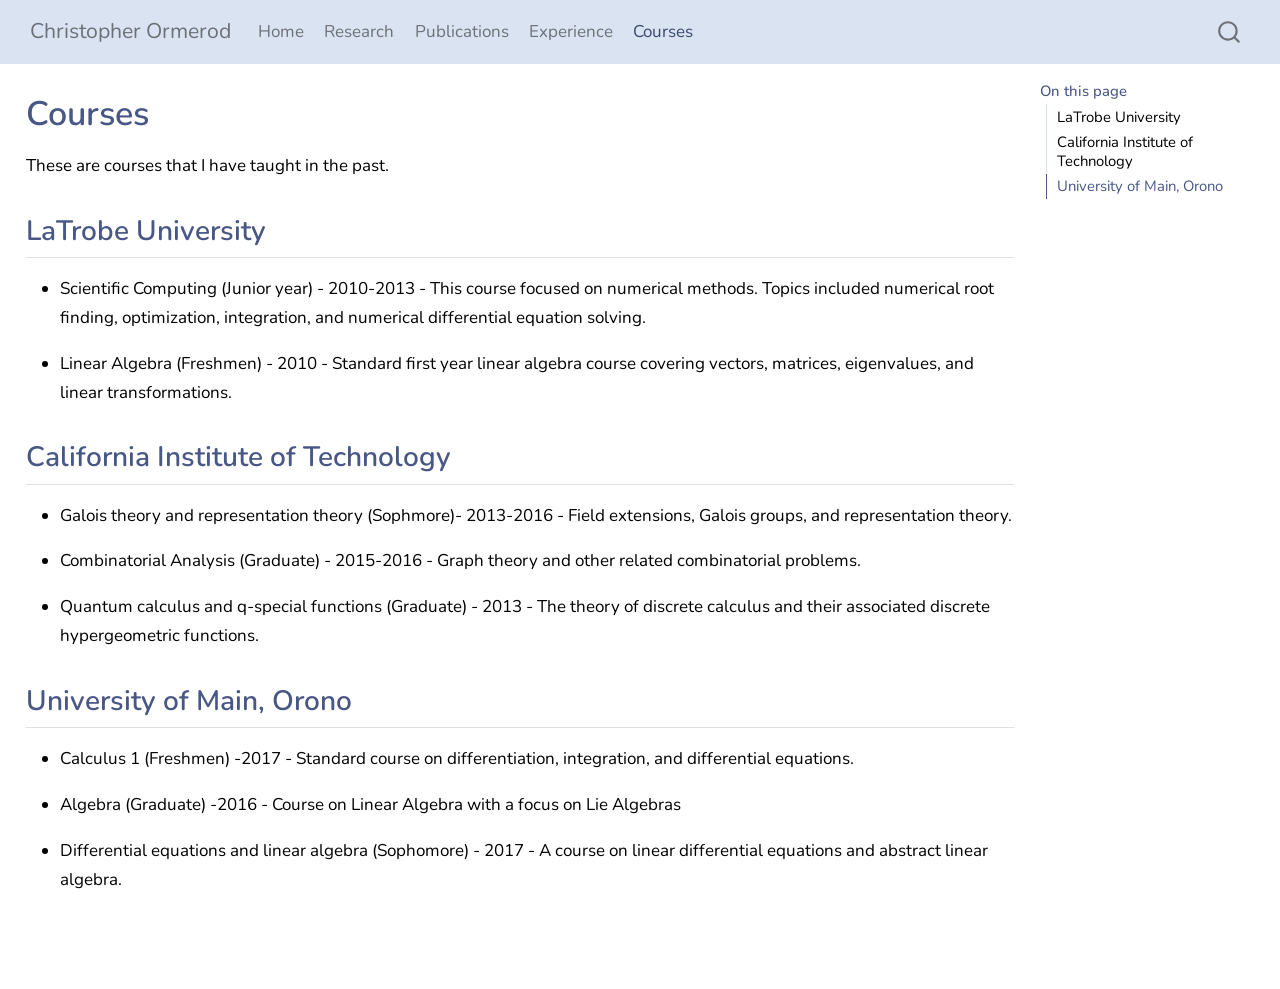
==== docs/courses.html @ 7123f929 "update" ====
<!DOCTYPE html>
<html xmlns="http://www.w3.org/1999/xhtml" lang="en" xml:lang="en"><head>

<meta charset="utf-8">
<meta name="generator" content="quarto-1.9.37">

<meta name="viewport" content="width=device-width, initial-scale=1.0, user-scalable=yes">


<title>Courses – Christopher Ormerod</title>
<style>
/* Default styles provided by pandoc.
** See https://pandoc.org/MANUAL.html#variables-for-html for config info.
*/
code{white-space: pre-wrap;}
span.smallcaps{font-variant: small-caps;}
div.columns{display: flex; gap: min(4vw, 1.5em);}
div.column{flex: auto; overflow-x: auto;}
div.hanging-indent{margin-left: 1.5em; text-indent: -1.5em;}
ul.task-list{list-style: none;}
ul.task-list li input[type="checkbox"] {
  width: 0.8em;
  margin: 0 0.8em 0.2em -1em; /* quarto-specific, see https://github.com/quarto-dev/quarto-cli/issues/4556 */ 
  vertical-align: middle;
}
</style>


<script src="site_libs/quarto-nav/quarto-nav.js"></script>
<script src="site_libs/quarto-nav/headroom.min.js"></script>
<script src="site_libs/clipboard/clipboard.min.js"></script>
<script src="site_libs/quarto-search/autocomplete.umd.js"></script>
<script src="site_libs/quarto-search/fuse.min.js"></script>
<script src="site_libs/quarto-search/quarto-search.js"></script>
<meta name="quarto:offset" content="./">
<script src="site_libs/quarto-html/quarto.js" type="module"></script>
<script src="site_libs/quarto-html/tabsets/tabsets.js" type="module"></script>
<script src="site_libs/quarto-html/popper.min.js"></script>
<script src="site_libs/quarto-html/tippy.umd.min.js"></script>
<script src="site_libs/quarto-html/anchor.min.js"></script>
<link href="site_libs/quarto-html/tippy.css" rel="stylesheet">
<link href="site_libs/quarto-html/quarto-syntax-highlighting-7f8f88aac4f3542376d5c11b86a4c14d.css" rel="stylesheet" id="quarto-text-highlighting-styles">
<script src="site_libs/bootstrap/bootstrap.min.js"></script>
<link href="site_libs/bootstrap/bootstrap-icons.css" rel="stylesheet">
<link href="site_libs/bootstrap/bootstrap-fe2736a6deca6d2abda0888b1d689a38.min.css" rel="stylesheet" append-hash="true" id="quarto-bootstrap" data-mode="light">
<script id="quarto-search-options" type="application/json">{
  "location": "navbar",
  "copy-button": false,
  "collapse-after": 3,
  "panel-placement": "end",
  "type": "overlay",
  "limit": 50,
  "keyboard-shortcut": [
    "f",
    "/",
    "s"
  ],
  "show-item-context": false,
  "language": {
    "search-no-results-text": "No results",
    "search-matching-documents-text": "matching documents",
    "search-copy-link-title": "Copy link to search",
    "search-hide-matches-text": "Hide additional matches",
    "search-more-match-text": "more match in this document",
    "search-more-matches-text": "more matches in this document",
    "search-clear-button-title": "Clear",
    "search-text-placeholder": "",
    "search-detached-cancel-button-title": "Cancel",
    "search-submit-button-title": "Submit",
    "search-label": "Search"
  }
}</script>


<link rel="stylesheet" href="styles.css">
</head>

<body class="nav-fixed quarto-light">

<div id="quarto-search-results"></div>
  <header id="quarto-header" class="headroom fixed-top">
    <nav class="navbar navbar-expand-lg " data-bs-theme="dark">
      <div class="navbar-container container-fluid">
      <div class="navbar-brand-container mx-auto">
    <a class="navbar-brand" href="./index.html">
    <span class="navbar-title">Christopher Ormerod</span>
    </a>
  </div>
            <div id="quarto-search" class="" title="Search"></div>
          <button class="navbar-toggler" type="button" data-bs-toggle="collapse" data-bs-target="#navbarCollapse" aria-controls="navbarCollapse" role="menu" aria-expanded="false" aria-label="Toggle navigation" onclick="if (window.quartoToggleHeadroom) { window.quartoToggleHeadroom(); }">
  <span class="navbar-toggler-icon"></span>
</button>
          <div class="collapse navbar-collapse" id="navbarCollapse">
            <ul class="navbar-nav navbar-nav-scroll me-auto">
  <li class="nav-item">
    <a class="nav-link" href="./index.html"> 
<span class="menu-text">Home</span></a>
  </li>  
  <li class="nav-item">
    <a class="nav-link" href="./research.html"> 
<span class="menu-text">Research</span></a>
  </li>  
  <li class="nav-item">
    <a class="nav-link" href="./publications.html"> 
<span class="menu-text">Publications</span></a>
  </li>  
  <li class="nav-item">
    <a class="nav-link" href="./experience.html"> 
<span class="menu-text">Experience</span></a>
  </li>  
  <li class="nav-item">
    <a class="nav-link active" href="./courses.html" aria-current="page"> 
<span class="menu-text">Courses</span></a>
  </li>  
</ul>
          </div> <!-- /navcollapse -->
            <div class="quarto-navbar-tools">
</div>
      </div> <!-- /container-fluid -->
    </nav>
</header>
<!-- content -->
<div id="quarto-content" class="quarto-container page-columns page-rows-contents page-layout-full page-navbar">
<!-- sidebar -->
<!-- margin-sidebar -->
    <div id="quarto-margin-sidebar" class="sidebar margin-sidebar">
        <nav id="TOC" role="doc-toc" class="toc-active">
    <h2 id="toc-title">On this page</h2>
   
  <ul>
  <li><a href="#latrobe-university" id="toc-latrobe-university" class="nav-link active" data-scroll-target="#latrobe-university">LaTrobe University</a></li>
  <li><a href="#california-institute-of-technology" id="toc-california-institute-of-technology" class="nav-link" data-scroll-target="#california-institute-of-technology">California Institute of Technology</a></li>
  <li><a href="#university-of-main-orono" id="toc-university-of-main-orono" class="nav-link" data-scroll-target="#university-of-main-orono">University of Main, Orono</a></li>
  </ul>
</nav>
    </div>
<!-- main -->
<main class="content column-page-left" id="quarto-document-content">

<header id="title-block-header" class="quarto-title-block default">
<div class="quarto-title">
<h1 class="title">Courses</h1>
</div>



<div class="quarto-title-meta column-page-left">

    
  
    
  </div>
  


</header>


<p>These are courses that I have taught in the past.</p>
<section id="latrobe-university" class="level2">
<h2 class="anchored" data-anchor-id="latrobe-university">LaTrobe University</h2>
<ul>
<li><p>Scientific Computing (Junior year) - 2010-2013 - This course focused on numerical methods. Topics included numerical root finding, optimization, integration, and numerical differential equation solving.</p></li>
<li><p>Linear Algebra (Freshmen) - 2010 - Standard first year linear algebra course covering vectors, matrices, eigenvalues, and linear transformations.</p></li>
</ul>
</section>
<section id="california-institute-of-technology" class="level2">
<h2 class="anchored" data-anchor-id="california-institute-of-technology">California Institute of Technology</h2>
<ul>
<li><p>Galois theory and representation theory (Sophmore)- 2013-2016 - Field extensions, Galois groups, and representation theory.</p></li>
<li><p>Combinatorial Analysis (Graduate) - 2015-2016 - Graph theory and other related combinatorial problems.</p></li>
<li><p>Quantum calculus and q-special functions (Graduate) - 2013 - The theory of discrete calculus and their associated discrete hypergeometric functions.</p></li>
</ul>
</section>
<section id="university-of-main-orono" class="level2">
<h2 class="anchored" data-anchor-id="university-of-main-orono">University of Main, Orono</h2>
<ul>
<li><p>Calculus 1 (Freshmen) -2017 - Standard course on differentiation, integration, and differential equations.</p></li>
<li><p>Algebra (Graduate) -2016 - Course on Linear Algebra with a focus on Lie Algebras</p></li>
<li><p>Differential equations and linear algebra (Sophomore) - 2017 - A course on linear differential equations and abstract linear algebra.</p></li>
</ul>


</section>

</main> <!-- /main -->
<script id="quarto-html-after-body" type="application/javascript">
  window.document.addEventListener("DOMContentLoaded", function (event) {
    const icon = "";
    const anchorJS = new window.AnchorJS();
    anchorJS.options = {
      placement: 'right',
      icon: icon
    };
    anchorJS.add('.anchored');
    const isCodeAnnotation = (el) => {
      for (const clz of el.classList) {
        if (clz.startsWith('code-annotation-')) {                     
          return true;
        }
      }
      return false;
    }
    const onCopySuccess = function(e) {
      // button target
      const button = e.trigger;
      // don't keep focus
      button.blur();
      // flash "checked"
      button.classList.add('code-copy-button-checked');
      var currentTitle = button.getAttribute("title");
      button.setAttribute("title", "Copied!");
      let tooltip;
      if (window.bootstrap) {
        button.setAttribute("data-bs-toggle", "tooltip");
        button.setAttribute("data-bs-placement", "left");
        button.setAttribute("data-bs-title", "Copied!");
        tooltip = new bootstrap.Tooltip(button, 
          { trigger: "manual", 
            customClass: "code-copy-button-tooltip",
            offset: [0, -8]});
        tooltip.show();    
      }
      setTimeout(function() {
        if (tooltip) {
          tooltip.hide();
          button.removeAttribute("data-bs-title");
          button.removeAttribute("data-bs-toggle");
          button.removeAttribute("data-bs-placement");
        }
        button.setAttribute("title", currentTitle);
        button.classList.remove('code-copy-button-checked');
      }, 1000);
      // clear code selection
      e.clearSelection();
    }
    const getTextToCopy = function(trigger) {
      const outerScaffold = trigger.parentElement.cloneNode(true);
      const codeEl = outerScaffold.querySelector('code');
      for (const childEl of codeEl.children) {
        if (isCodeAnnotation(childEl)) {
          childEl.remove();
        }
      }
      return codeEl.innerText;
    }
    const clipboard = new window.ClipboardJS('.code-copy-button:not([data-in-quarto-modal])', {
      text: getTextToCopy
    });
    clipboard.on('success', onCopySuccess);
    if (window.document.getElementById('quarto-embedded-source-code-modal')) {
      const clipboardModal = new window.ClipboardJS('.code-copy-button[data-in-quarto-modal]', {
        text: getTextToCopy,
        container: window.document.getElementById('quarto-embedded-source-code-modal')
      });
      clipboardModal.on('success', onCopySuccess);
    }
      var localhostRegex = new RegExp(/^(?:http|https):\/\/localhost\:?[0-9]*\//);
      var mailtoRegex = new RegExp(/^mailto:/);
        var filterRegex = new RegExp('/' + window.location.host + '/');
      var isInternal = (href) => {
          return filterRegex.test(href) || localhostRegex.test(href) || mailtoRegex.test(href);
      }
      // Inspect non-navigation links and adorn them if external
     var links = window.document.querySelectorAll('a[href]:not(.nav-link):not(.navbar-brand):not(.toc-action):not(.sidebar-link):not(.sidebar-item-toggle):not(.pagination-link):not(.no-external):not([aria-hidden]):not(.dropdown-item):not(.quarto-navigation-tool):not(.about-link)');
      for (var i=0; i<links.length; i++) {
        const link = links[i];
        if (!isInternal(link.href)) {
          // undo the damage that might have been done by quarto-nav.js in the case of
          // links that we want to consider external
          if (link.dataset.originalHref !== undefined) {
            link.href = link.dataset.originalHref;
          }
        }
      }
    function tippyHover(el, contentFn, onTriggerFn, onUntriggerFn) {
      const config = {
        allowHTML: true,
        maxWidth: 500,
        delay: 100,
        arrow: false,
        appendTo: function(el) {
            return el.parentElement;
        },
        interactive: true,
        interactiveBorder: 10,
        theme: 'quarto',
        placement: 'bottom-start',
      };
      if (contentFn) {
        config.content = contentFn;
      }
      if (onTriggerFn) {
        config.onTrigger = onTriggerFn;
      }
      if (onUntriggerFn) {
        config.onUntrigger = onUntriggerFn;
      }
      window.tippy(el, config); 
    }
    const noterefs = window.document.querySelectorAll('a[role="doc-noteref"]');
    for (var i=0; i<noterefs.length; i++) {
      const ref = noterefs[i];
      tippyHover(ref, function() {
        // use id or data attribute instead here
        let href = ref.getAttribute('data-footnote-href') || ref.getAttribute('href');
        try { href = new URL(href).hash; } catch {}
        const id = href.replace(/^#\/?/, "");
        const note = window.document.getElementById(id);
        if (note) {
          return note.innerHTML;
        } else {
          return "";
        }
      });
    }
    const xrefs = window.document.querySelectorAll('a.quarto-xref');
    const processXRef = (id, note) => {
      // Strip column container classes
      const stripColumnClz = (el) => {
        el.classList.remove("page-full", "page-columns");
        if (el.children) {
          for (const child of el.children) {
            stripColumnClz(child);
          }
        }
      }
      stripColumnClz(note)
      if (id === null || id.startsWith('sec-')) {
        // Special case sections, only their first couple elements
        const container = document.createElement("div");
        if (note.children && note.children.length > 2) {
          container.appendChild(note.children[0].cloneNode(true));
          for (let i = 1; i < note.children.length; i++) {
            const child = note.children[i];
            if (child.tagName === "P" && child.innerText === "") {
              continue;
            } else {
              container.appendChild(child.cloneNode(true));
              break;
            }
          }
          if (window.Quarto?.typesetMath) {
            window.Quarto.typesetMath(container);
          }
          return container.innerHTML
        } else {
          if (window.Quarto?.typesetMath) {
            window.Quarto.typesetMath(note);
          }
          return note.innerHTML;
        }
      } else {
        // Remove any anchor links if they are present
        const anchorLink = note.querySelector('a.anchorjs-link');
        if (anchorLink) {
          anchorLink.remove();
        }
        if (window.Quarto?.typesetMath) {
          window.Quarto.typesetMath(note);
        }
        if (note.classList.contains("callout")) {
          return note.outerHTML;
        } else {
          return note.innerHTML;
        }
      }
    }
    for (var i=0; i<xrefs.length; i++) {
      const xref = xrefs[i];
      tippyHover(xref, undefined, function(instance) {
        instance.disable();
        let url = xref.getAttribute('href');
        let hash = undefined; 
        if (url.startsWith('#')) {
          hash = url;
        } else {
          try { hash = new URL(url).hash; } catch {}
        }
        if (hash) {
          const id = hash.replace(/^#\/?/, "");
          const note = window.document.getElementById(id);
          if (note !== null) {
            try {
              const html = processXRef(id, note.cloneNode(true));
              instance.setContent(html);
            } finally {
              instance.enable();
              instance.show();
            }
          } else {
            // See if we can fetch this
            fetch(url.split('#')[0])
            .then(res => res.text())
            .then(html => {
              const parser = new DOMParser();
              const htmlDoc = parser.parseFromString(html, "text/html");
              const note = htmlDoc.getElementById(id);
              if (note !== null) {
                const html = processXRef(id, note);
                instance.setContent(html);
              } 
            }).finally(() => {
              instance.enable();
              instance.show();
            });
          }
        } else {
          // See if we can fetch a full url (with no hash to target)
          // This is a special case and we should probably do some content thinning / targeting
          fetch(url)
          .then(res => res.text())
          .then(html => {
            const parser = new DOMParser();
            const htmlDoc = parser.parseFromString(html, "text/html");
            const note = htmlDoc.querySelector('main.content');
            if (note !== null) {
              // This should only happen for chapter cross references
              // (since there is no id in the URL)
              // remove the first header
              if (note.children.length > 0 && note.children[0].tagName === "HEADER") {
                note.children[0].remove();
              }
              const html = processXRef(null, note);
              instance.setContent(html);
            } 
          }).finally(() => {
            instance.enable();
            instance.show();
          });
        }
      }, function(instance) {
      });
    }
        let selectedAnnoteEl;
        const selectorForAnnotation = ( cell, annotation) => {
          let cellAttr = 'data-code-cell="' + cell + '"';
          let lineAttr = 'data-code-annotation="' +  annotation + '"';
          const selector = 'span[' + cellAttr + '][' + lineAttr + ']';
          return selector;
        }
        const selectCodeLines = (annoteEl) => {
          const doc = window.document;
          const targetCell = annoteEl.getAttribute("data-target-cell");
          const targetAnnotation = annoteEl.getAttribute("data-target-annotation");
          const annoteSpan = window.document.querySelector(selectorForAnnotation(targetCell, targetAnnotation));
          const lines = annoteSpan.getAttribute("data-code-lines").split(",");
          const lineIds = lines.map((line) => {
            return targetCell + "-" + line;
          })
          let top = null;
          let height = null;
          let parent = null;
          if (lineIds.length > 0) {
              //compute the position of the single el (top and bottom and make a div)
              const el = window.document.getElementById(lineIds[0]);
              top = el.offsetTop;
              height = el.offsetHeight;
              parent = el.parentElement.parentElement;
            if (lineIds.length > 1) {
              const lastEl = window.document.getElementById(lineIds[lineIds.length - 1]);
              const bottom = lastEl.offsetTop + lastEl.offsetHeight;
              height = bottom - top;
            }
            if (top !== null && height !== null && parent !== null) {
              // cook up a div (if necessary) and position it 
              let div = window.document.getElementById("code-annotation-line-highlight");
              if (div === null) {
                div = window.document.createElement("div");
                div.setAttribute("id", "code-annotation-line-highlight");
                div.style.position = 'absolute';
                parent.appendChild(div);
              }
              div.style.top = top - 2 + "px";
              div.style.height = height + 4 + "px";
              div.style.left = 0;
              let gutterDiv = window.document.getElementById("code-annotation-line-highlight-gutter");
              if (gutterDiv === null) {
                gutterDiv = window.document.createElement("div");
                gutterDiv.setAttribute("id", "code-annotation-line-highlight-gutter");
                gutterDiv.style.position = 'absolute';
                const codeCell = window.document.getElementById(targetCell);
                const gutter = codeCell.querySelector('.code-annotation-gutter');
                gutter.appendChild(gutterDiv);
              }
              gutterDiv.style.top = top - 2 + "px";
              gutterDiv.style.height = height + 4 + "px";
            }
            selectedAnnoteEl = annoteEl;
          }
        };
        const unselectCodeLines = () => {
          const elementsIds = ["code-annotation-line-highlight", "code-annotation-line-highlight-gutter"];
          elementsIds.forEach((elId) => {
            const div = window.document.getElementById(elId);
            if (div) {
              div.remove();
            }
          });
          selectedAnnoteEl = undefined;
        };
          // Handle positioning of the toggle
      window.addEventListener(
        "resize",
        throttle(() => {
          elRect = undefined;
          if (selectedAnnoteEl) {
            selectCodeLines(selectedAnnoteEl);
          }
        }, 10)
      );
      function throttle(fn, ms) {
      let throttle = false;
      let timer;
        return (...args) => {
          if(!throttle) { // first call gets through
              fn.apply(this, args);
              throttle = true;
          } else { // all the others get throttled
              if(timer) clearTimeout(timer); // cancel #2
              timer = setTimeout(() => {
                fn.apply(this, args);
                timer = throttle = false;
              }, ms);
          }
        };
      }
        // Attach click handler to the DT
        const annoteDls = window.document.querySelectorAll('dt[data-target-cell]');
        for (const annoteDlNode of annoteDls) {
          annoteDlNode.addEventListener('click', (event) => {
            const clickedEl = event.target;
            if (clickedEl !== selectedAnnoteEl) {
              unselectCodeLines();
              const activeEl = window.document.querySelector('dt[data-target-cell].code-annotation-active');
              if (activeEl) {
                activeEl.classList.remove('code-annotation-active');
              }
              selectCodeLines(clickedEl);
              clickedEl.classList.add('code-annotation-active');
            } else {
              // Unselect the line
              unselectCodeLines();
              clickedEl.classList.remove('code-annotation-active');
            }
          });
        }
    const findCites = (el) => {
      const parentEl = el.parentElement;
      if (parentEl) {
        const cites = parentEl.dataset.cites;
        if (cites) {
          return {
            el,
            cites: cites.split(' ')
          };
        } else {
          return findCites(el.parentElement)
        }
      } else {
        return undefined;
      }
    };
    var bibliorefs = window.document.querySelectorAll('a[role="doc-biblioref"]');
    for (var i=0; i<bibliorefs.length; i++) {
      const ref = bibliorefs[i];
      const citeInfo = findCites(ref);
      if (citeInfo) {
        tippyHover(citeInfo.el, function() {
          var popup = window.document.createElement('div');
          citeInfo.cites.forEach(function(cite) {
            var citeDiv = window.document.createElement('div');
            citeDiv.classList.add('hanging-indent');
            citeDiv.classList.add('csl-entry');
            var biblioDiv = window.document.getElementById('ref-' + cite);
            if (biblioDiv) {
              citeDiv.innerHTML = biblioDiv.innerHTML;
            }
            popup.appendChild(citeDiv);
          });
          return popup.innerHTML;
        });
      }
    }
  });
  </script>
</div> <!-- /content -->




</body></html>
---- docs/site_libs/quarto-html/quarto-syntax-highlighting-7f8f88aac4f3542376d5c11b86a4c14d.css ----
/* quarto syntax highlight colors */
:root {
  --quarto-hl-ot-color: #003B4F;
  --quarto-hl-at-color: #657422;
  --quarto-hl-ss-color: #20794D;
  --quarto-hl-an-color: #5E5E5E;
  --quarto-hl-fu-color: #4758AB;
  --quarto-hl-st-color: #20794D;
  --quarto-hl-cf-color: #003B4F;
  --quarto-hl-op-color: #5E5E5E;
  --quarto-hl-er-color: #AD0000;
  --quarto-hl-bn-color: #AD0000;
  --quarto-hl-al-color: #AD0000;
  --quarto-hl-va-color: #111111;
  --quarto-hl-bu-color: inherit;
  --quarto-hl-ex-color: inherit;
  --quarto-hl-pp-color: #AD0000;
  --quarto-hl-in-color: #5E5E5E;
  --quarto-hl-vs-color: #20794D;
  --quarto-hl-wa-color: #5E5E5E;
  --quarto-hl-do-color: #5E5E5E;
  --quarto-hl-im-color: #00769E;
  --quarto-hl-ch-color: #20794D;
  --quarto-hl-dt-color: #AD0000;
  --quarto-hl-fl-color: #AD0000;
  --quarto-hl-co-color: #5E5E5E;
  --quarto-hl-cv-color: #5E5E5E;
  --quarto-hl-cn-color: #8f5902;
  --quarto-hl-sc-color: #5E5E5E;
  --quarto-hl-dv-color: #AD0000;
  --quarto-hl-kw-color: #003B4F;
}

/* other quarto variables */
:root {
  --quarto-font-monospace: SFMono-Regular, Menlo, Monaco, Consolas, "Liberation Mono", "Courier New", monospace;
}

/* syntax highlight based on Pandoc's rules */
pre > code.sourceCode > span {
  color: #003B4F;
}

code.sourceCode > span {
  color: #003B4F;
}

div.sourceCode,
div.sourceCode pre.sourceCode {
  color: #003B4F;
}

/* Normal */
code span {
  color: #003B4F;
}

/* Alert */
code span.al {
  color: #AD0000;
  font-style: inherit;
}

/* Annotation */
code span.an {
  color: #5E5E5E;
  font-style: inherit;
}

/* Attribute */
code span.at {
  color: #657422;
  font-style: inherit;
}

/* BaseN */
code span.bn {
  color: #AD0000;
  font-style: inherit;
}

/* BuiltIn */
code span.bu {
  font-style: inherit;
}

/* ControlFlow */
code span.cf {
  color: #003B4F;
  font-weight: bold;
  font-style: inherit;
}

/* Char */
code span.ch {
  color: #20794D;
  font-style: inherit;
}

/* Constant */
code span.cn {
  color: #8f5902;
  font-style: inherit;
}

/* Comment */
code span.co {
  color: #5E5E5E;
  font-style: inherit;
}

/* CommentVar */
code span.cv {
  color: #5E5E5E;
  font-style: italic;
}

/* Documentation */
code span.do {
  color: #5E5E5E;
  font-style: italic;
}

/* DataType */
code span.dt {
  color: #AD0000;
  font-style: inherit;
}

/* DecVal */
code span.dv {
  color: #AD0000;
  font-style: inherit;
}

/* Error */
code span.er {
  color: #AD0000;
  font-style: inherit;
}

/* Extension */
code span.ex {
  font-style: inherit;
}

/* Float */
code span.fl {
  color: #AD0000;
  font-style: inherit;
}

/* Function */
code span.fu {
  color: #4758AB;
  font-style: inherit;
}

/* Import */
code span.im {
  color: #00769E;
  font-style: inherit;
}

/* Information */
code span.in {
  color: #5E5E5E;
  font-style: inherit;
}

/* Keyword */
code span.kw {
  color: #003B4F;
  font-weight: bold;
  font-style: inherit;
}

/* Operator */
code span.op {
  color: #5E5E5E;
  font-style: inherit;
}

/* Other */
code span.ot {
  color: #003B4F;
  font-style: inherit;
}

/* Preprocessor */
code span.pp {
  color: #AD0000;
  font-style: inherit;
}

/* SpecialChar */
code span.sc {
  color: #5E5E5E;
  font-style: inherit;
}

/* SpecialString */
code span.ss {
  color: #20794D;
  font-style: inherit;
}

/* String */
code span.st {
  color: #20794D;
  font-style: inherit;
}

/* Variable */
code span.va {
  color: #111111;
  font-style: inherit;
}

/* VerbatimString */
code span.vs {
  color: #20794D;
  font-style: inherit;
}

/* Warning */
code span.wa {
  color: #5E5E5E;
  font-style: italic;
}

.prevent-inlining {
  content: "</";
}

/*# sourceMappingURL=789ad8cd35626ba772517505b42a116e.css.map */
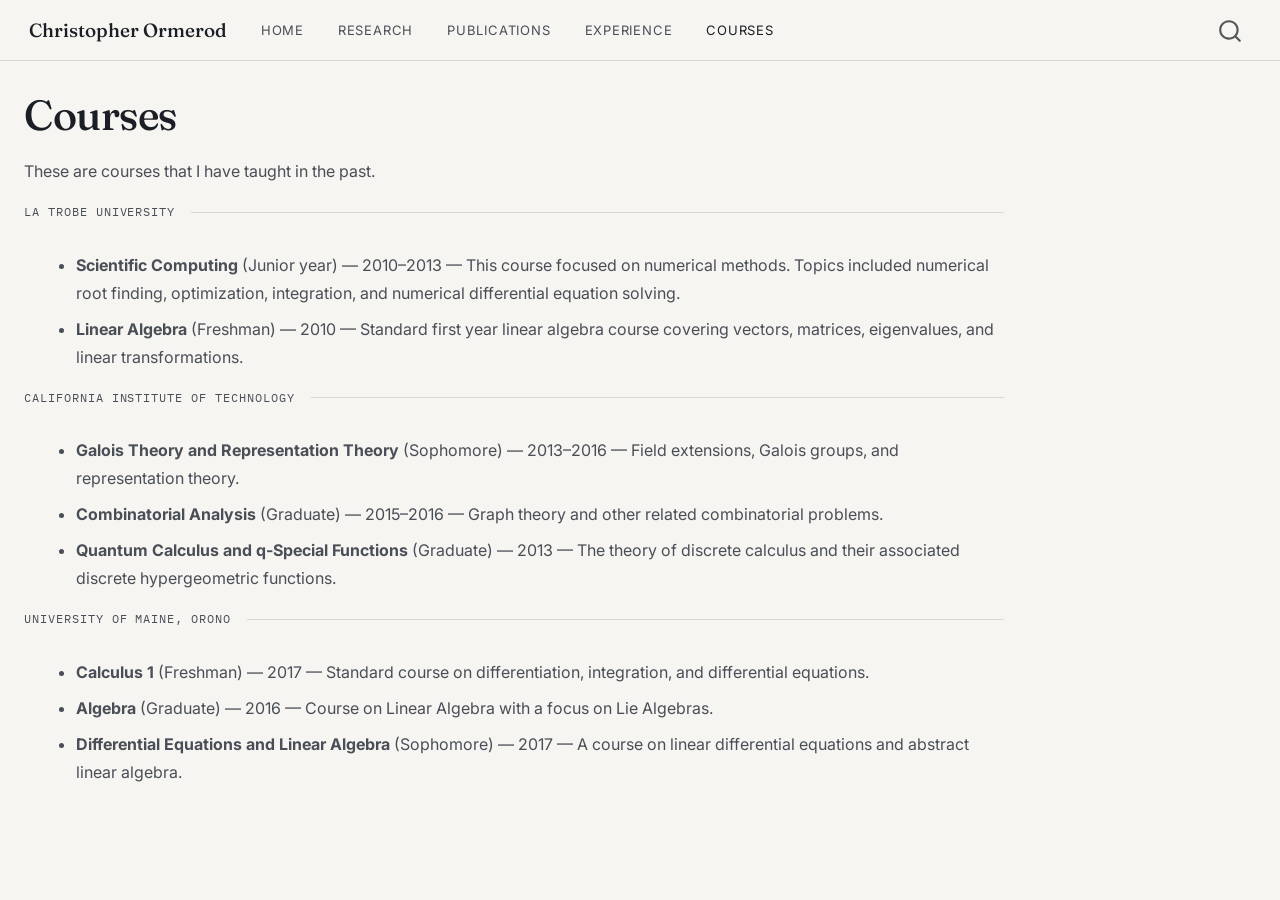
==== commit 1f3045fe: "big changes" ====
--- a/docs/courses.html
+++ b/docs/courses.html
@@ -42,7 +42,7 @@
 <link href="site_libs/quarto-html/quarto-syntax-highlighting-7f8f88aac4f3542376d5c11b86a4c14d.css" rel="stylesheet" id="quarto-text-highlighting-styles">
 <script src="site_libs/bootstrap/bootstrap.min.js"></script>
 <link href="site_libs/bootstrap/bootstrap-icons.css" rel="stylesheet">
-<link href="site_libs/bootstrap/bootstrap-fe2736a6deca6d2abda0888b1d689a38.min.css" rel="stylesheet" append-hash="true" id="quarto-bootstrap" data-mode="light">
+<link href="site_libs/bootstrap/bootstrap-321598b1bfa141f3c60ffe6ee3ca4bb6.min.css" rel="stylesheet" append-hash="true" id="quarto-bootstrap" data-mode="light">
 <script id="quarto-search-options" type="application/json">{
   "location": "navbar",
   "copy-button": false,
@@ -70,6 +70,9 @@
     "search-label": "Search"
   }
 }</script>
+<link rel="preconnect" href="https://fonts.googleapis.com">
+<link rel="preconnect" href="https://fonts.gstatic.com" crossorigin="">
+<link href="https://fonts.googleapis.com/css2?family=Fraunces:opsz,wght,ital@9..144,300..600,0..1&amp;family=Inter:wght@400;500;600&amp;family=IBM+Plex+Mono:wght@400;500&amp;display=swap" rel="stylesheet">
 
 
 <link rel="stylesheet" href="styles.css">
@@ -123,19 +126,9 @@
 <div id="quarto-content" class="quarto-container page-columns page-rows-contents page-layout-full page-navbar">
 <!-- sidebar -->
 <!-- margin-sidebar -->
-    <div id="quarto-margin-sidebar" class="sidebar margin-sidebar">
-        <nav id="TOC" role="doc-toc" class="toc-active">
-    <h2 id="toc-title">On this page</h2>
-   
-  <ul>
-  <li><a href="#latrobe-university" id="toc-latrobe-university" class="nav-link active" data-scroll-target="#latrobe-university">LaTrobe University</a></li>
-  <li><a href="#california-institute-of-technology" id="toc-california-institute-of-technology" class="nav-link" data-scroll-target="#california-institute-of-technology">California Institute of Technology</a></li>
-  <li><a href="#university-of-main-orono" id="toc-university-of-main-orono" class="nav-link" data-scroll-target="#university-of-main-orono">University of Main, Orono</a></li>
-  </ul>
-</nav>
-    </div>
+    
 <!-- main -->
-<main class="content column-page-left" id="quarto-document-content">
+<main class="content column-page" id="quarto-document-content">
 
 <header id="title-block-header" class="quarto-title-block default">
 <div class="quarto-title">
@@ -144,7 +137,7 @@
 
 
 
-<div class="quarto-title-meta column-page-left">
+<div class="quarto-title-meta column-page">
 
     
   
@@ -157,31 +150,46 @@
 
 
 <p>These are courses that I have taught in the past.</p>
-<section id="latrobe-university" class="level2">
-<h2 class="anchored" data-anchor-id="latrobe-university">LaTrobe University</h2>
+<div class="section-rule">
+<span class="lbl">La Trobe University</span>
+<div class="line">
+
+</div>
+</div>
+<div class="plain-list">
 <ul>
-<li><p>Scientific Computing (Junior year) - 2010-2013 - This course focused on numerical methods. Topics included numerical root finding, optimization, integration, and numerical differential equation solving.</p></li>
-<li><p>Linear Algebra (Freshmen) - 2010 - Standard first year linear algebra course covering vectors, matrices, eigenvalues, and linear transformations.</p></li>
+<li><strong>Scientific Computing</strong> (Junior year) — 2010–2013 — This course focused on numerical methods. Topics included numerical root finding, optimization, integration, and numerical differential equation solving.</li>
+<li><strong>Linear Algebra</strong> (Freshman) — 2010 — Standard first year linear algebra course covering vectors, matrices, eigenvalues, and linear transformations.</li>
 </ul>
-</section>
-<section id="california-institute-of-technology" class="level2">
-<h2 class="anchored" data-anchor-id="california-institute-of-technology">California Institute of Technology</h2>
+</div>
+<div class="section-rule">
+<span class="lbl">California Institute of Technology</span>
+<div class="line">
+
+</div>
+</div>
+<div class="plain-list">
 <ul>
-<li><p>Galois theory and representation theory (Sophmore)- 2013-2016 - Field extensions, Galois groups, and representation theory.</p></li>
-<li><p>Combinatorial Analysis (Graduate) - 2015-2016 - Graph theory and other related combinatorial problems.</p></li>
-<li><p>Quantum calculus and q-special functions (Graduate) - 2013 - The theory of discrete calculus and their associated discrete hypergeometric functions.</p></li>
+<li><strong>Galois Theory and Representation Theory</strong> (Sophomore) — 2013–2016 — Field extensions, Galois groups, and representation theory.</li>
+<li><strong>Combinatorial Analysis</strong> (Graduate) — 2015–2016 — Graph theory and other related combinatorial problems.</li>
+<li><strong>Quantum Calculus and q-Special Functions</strong> (Graduate) — 2013 — The theory of discrete calculus and their associated discrete hypergeometric functions.</li>
 </ul>
-</section>
-<section id="university-of-main-orono" class="level2">
-<h2 class="anchored" data-anchor-id="university-of-main-orono">University of Main, Orono</h2>
+</div>
+<div class="section-rule">
+<span class="lbl">University of Maine, Orono</span>
+<div class="line">
+
+</div>
+</div>
+<div class="plain-list">
 <ul>
-<li><p>Calculus 1 (Freshmen) -2017 - Standard course on differentiation, integration, and differential equations.</p></li>
-<li><p>Algebra (Graduate) -2016 - Course on Linear Algebra with a focus on Lie Algebras</p></li>
-<li><p>Differential equations and linear algebra (Sophomore) - 2017 - A course on linear differential equations and abstract linear algebra.</p></li>
+<li><strong>Calculus 1</strong> (Freshman) — 2017 — Standard course on differentiation, integration, and differential equations.</li>
+<li><strong>Algebra</strong> (Graduate) — 2016 — Course on Linear Algebra with a focus on Lie Algebras.</li>
+<li><strong>Differential Equations and Linear Algebra</strong> (Sophomore) — 2017 — A course on linear differential equations and abstract linear algebra.</li>
 </ul>
-
-
-</section>
+</div>
+
+
 
 </main> <!-- /main -->
 <script id="quarto-html-after-body" type="application/javascript">
--- a/docs/styles.css
+++ b/docs/styles.css
@@ -0,0 +1,307 @@
+/* ---------- tokens ---------- */
+:root {
+  --paper: #F6F5F1;
+  --ink: #1B1E24;
+  --ink-soft: #4A4E57;
+  --rule: #DAD7CC;
+  --ai: #3450C0;
+  --bio: #1F8F63;
+  --math: #A9720C;
+  --font-display: 'Fraunces', serif;
+  --font-body: 'Inter', -apple-system, sans-serif;
+  --font-mono: 'IBM Plex Mono', monospace;
+}
+
+/* ---------- base ---------- */
+body {
+  background-color: var(--paper) !important;
+  color: var(--ink) !important;
+  font-family: var(--font-body);
+  font-size: 16px;
+}
+
+h1, h2, h3, h4 {
+  font-family: var(--font-display);
+  font-weight: 500;
+  color: var(--ink);
+  letter-spacing: -0.01em;
+}
+
+.quarto-title-block h1.title,
+h1.title {
+  font-family: var(--font-display);
+  font-weight: 500;
+  font-size: 42px;
+}
+
+p, li {
+  color: var(--ink-soft);
+  line-height: 1.75;
+}
+
+a { color: var(--ai); text-decoration: none; }
+a:hover { text-decoration: underline; }
+
+/* ---------- navbar ---------- */
+.navbar {
+  background-color: var(--paper) !important;
+  border-bottom: 1px solid var(--rule);
+  box-shadow: none !important;
+}
+.navbar-brand {
+  font-family: var(--font-display);
+  font-weight: 500;
+  font-size: 19px;
+  color: var(--ink) !important;
+}
+.navbar-nav .nav-link {
+  font-family: var(--font-body);
+  font-size: 13px;
+  letter-spacing: 0.06em;
+  text-transform: uppercase;
+  color: var(--ink-soft) !important;
+  padding: 0.5rem 1rem !important;
+}
+.navbar-nav .nav-link:hover,
+.navbar-nav .nav-link.active {
+  color: var(--ink) !important;
+}
+
+/* ---------- main content width ---------- */
+main.content {
+  max-width: 980px;
+  padding-top: 2rem;
+}
+
+/* ---------- section divider ---------- */
+.section-rule {
+  display: flex;
+  align-items: center;
+  gap: 16px;
+  margin: 0 0 28px;
+}
+.section-rule .lbl {
+  font-family: var(--font-mono);
+  font-size: 12px;
+  letter-spacing: 0.08em;
+  text-transform: uppercase;
+  color: var(--ink-soft);
+  white-space: nowrap;
+}
+.section-rule .line {
+  flex: 1;
+  height: 1px;
+  background: var(--rule);
+}
+
+/* ---------- hero (index) ---------- */
+.hero {
+  position: relative;
+  overflow: hidden;
+  padding: 30px 0 40px;
+}
+.hero-lattice {
+  position: absolute;
+  top: -60px;
+  right: -140px;
+  width: 480px;
+  height: 480px;
+  opacity: 0.5;
+  z-index: 0;
+}
+.hero-inner {
+  position: relative;
+  z-index: 1;
+  max-width: 560px;
+}
+.eyebrow {
+  font-family: var(--font-mono);
+  font-size: 12px;
+  letter-spacing: 0.08em;
+  color: var(--ink-soft);
+  text-transform: uppercase;
+  margin: 0 0 16px;
+}
+.hero h1 {
+  font-size: 46px;
+  line-height: 1.1;
+  margin: 0 0 18px;
+}
+.hero h1 em {
+  font-style: italic;
+  font-weight: 400;
+  color: var(--ai);
+}
+.hero .lede {
+  font-size: 17px;
+  line-height: 1.65;
+  color: var(--ink-soft);
+  margin: 0 0 22px;
+  max-width: 520px;
+}
+.hero .role {
+  font-size: 15px;
+  color: var(--ink);
+}
+.hero .role b { font-weight: 500; }
+.hero .role a { color: var(--ink); border-bottom: 1px solid var(--rule); }
+
+/* ---------- pillar cards (index + research) ---------- */
+.pillar-grid {
+  display: grid;
+  grid-template-columns: repeat(3, 1fr);
+  gap: 24px;
+  margin: 8px 0 40px;
+}
+.pillar-card {
+  border: 1px solid var(--rule);
+  border-top: 3px solid var(--accent, var(--ink));
+  background: #FFFFFF;
+  padding: 24px 22px;
+}
+.pillar-card.ai { --accent: var(--ai); }
+.pillar-card.bio { --accent: var(--bio); }
+.pillar-card.math { --accent: var(--math); }
+.pillar-card img {
+  width: 100%;
+  height: 140px;
+  object-fit: cover;
+  object-position: top;
+  margin-bottom: 14px;
+  filter: saturate(0.9);
+}
+.pillar-card h3 {
+  font-size: 19px;
+  margin: 0 0 10px;
+}
+.pillar-card p {
+  font-size: 14px;
+  margin: 0 0 14px;
+}
+.pillar-card a {
+  font-family: var(--font-mono);
+  font-size: 12px;
+  letter-spacing: 0.05em;
+  text-transform: uppercase;
+  color: var(--accent, var(--ai));
+  font-weight: 500;
+}
+
+/* ---------- research page sections ---------- */
+.research-section {
+  padding: 30px 0 10px;
+  border-top: 1px solid var(--rule);
+}
+.research-section:first-of-type { border-top: none; }
+.research-section h1 {
+  font-size: 30px;
+  margin: 0 0 20px;
+  display: flex;
+  align-items: center;
+  gap: 12px;
+}
+.research-section h1::before {
+  content: "";
+  width: 10px;
+  height: 10px;
+  border-radius: 50%;
+  background: var(--accent, var(--ink));
+  display: inline-block;
+}
+.research-section.ai h1 { --accent: var(--ai); }
+.research-section.bio h1 { --accent: var(--bio); }
+.research-section.math h1 { --accent: var(--math); }
+.research-section img {
+  width: 100%;
+  max-width: 260px;
+  height: auto;
+  aspect-ratio: 3 / 4;
+  object-fit: cover;
+  filter: saturate(0.9);
+}
+.research-section ul { padding-left: 1.1em; }
+.research-section li { margin-bottom: 10px; }
+.research-section li strong { color: var(--ink); }
+
+/* ---------- experience: timeline ---------- */
+.timeline {
+  position: relative;
+  margin: 0 0 36px;
+  padding-left: 28px;
+  border-left: 1px solid var(--rule);
+}
+.timeline-item {
+  position: relative;
+  padding-bottom: 22px;
+}
+.timeline-item::before {
+  content: "";
+  position: absolute;
+  left: -33px;
+  top: 4px;
+  width: 9px;
+  height: 9px;
+  border-radius: 50%;
+  background: var(--paper);
+  border: 2px solid var(--ai);
+}
+.timeline-item .years {
+  font-family: var(--font-mono);
+  font-size: 12px;
+  color: var(--ink-soft);
+  letter-spacing: 0.03em;
+  display: block;
+  margin-bottom: 2px;
+}
+.timeline-item .role {
+  font-size: 15px;
+  color: var(--ink);
+  font-weight: 500;
+}
+
+/* generic simple lists on experience/courses */
+.plain-list { padding-left: 1.1em; }
+.plain-list li { margin-bottom: 8px; }
+
+/* ---------- publications ---------- */
+.pub-section h1 {
+  font-size: 26px;
+  margin: 34px 0 18px;
+  padding-top: 20px;
+  border-top: 1px solid var(--rule);
+}
+.pub-section:first-of-type h1 { border-top: none; padding-top: 0; }
+.pub-section ul { list-style: none; padding-left: 0; margin: 0; }
+.pub-section li {
+  font-size: 14.5px;
+  padding: 10px 0;
+  border-bottom: 1px solid var(--rule);
+}
+.pub-section li:last-child { border-bottom: none; }
+.tag-year, .tag-arxiv {
+  font-family: var(--font-mono);
+  font-size: 12px;
+  color: var(--ink-soft);
+  background: #FFFFFF;
+  border: 1px solid var(--rule);
+  padding: 1px 6px;
+  border-radius: 3px;
+  white-space: nowrap;
+}
+.tag-arxiv a { color: var(--ink-soft); }
+
+/* ---------- footer ---------- */
+.page-footer {
+  border-top: 1px solid var(--rule);
+  color: var(--ink-soft) !important;
+  font-size: 13px;
+}
+
+/* ---------- responsive ---------- */
+@media (max-width: 820px) {
+  .pillar-grid { grid-template-columns: 1fr; }
+  .hero-lattice { width: 300px; height: 300px; top: -30px; right: -100px; opacity: 0.35; }
+  .hero h1 { font-size: 34px; }
+  .research-section { display: block; }
+  .research-section img { max-width: 200px; margin-top: 16px; }
+}
